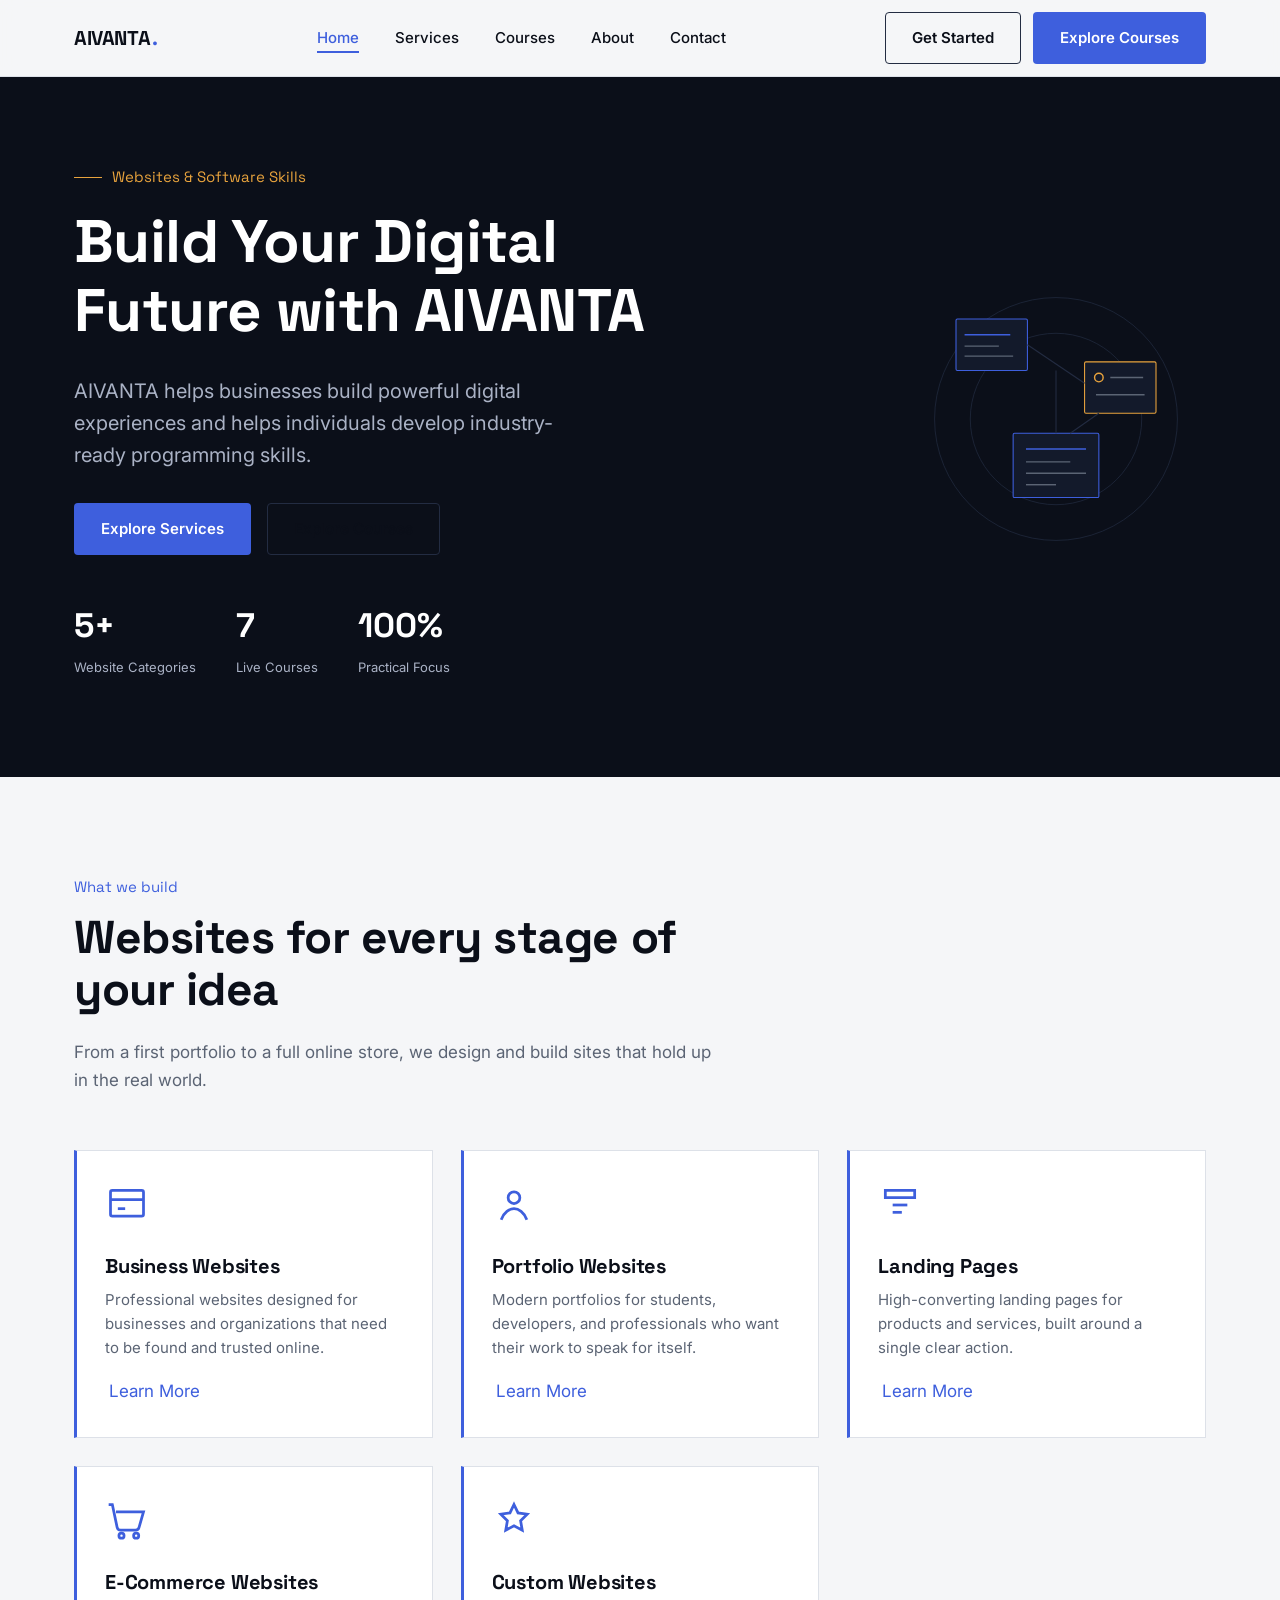
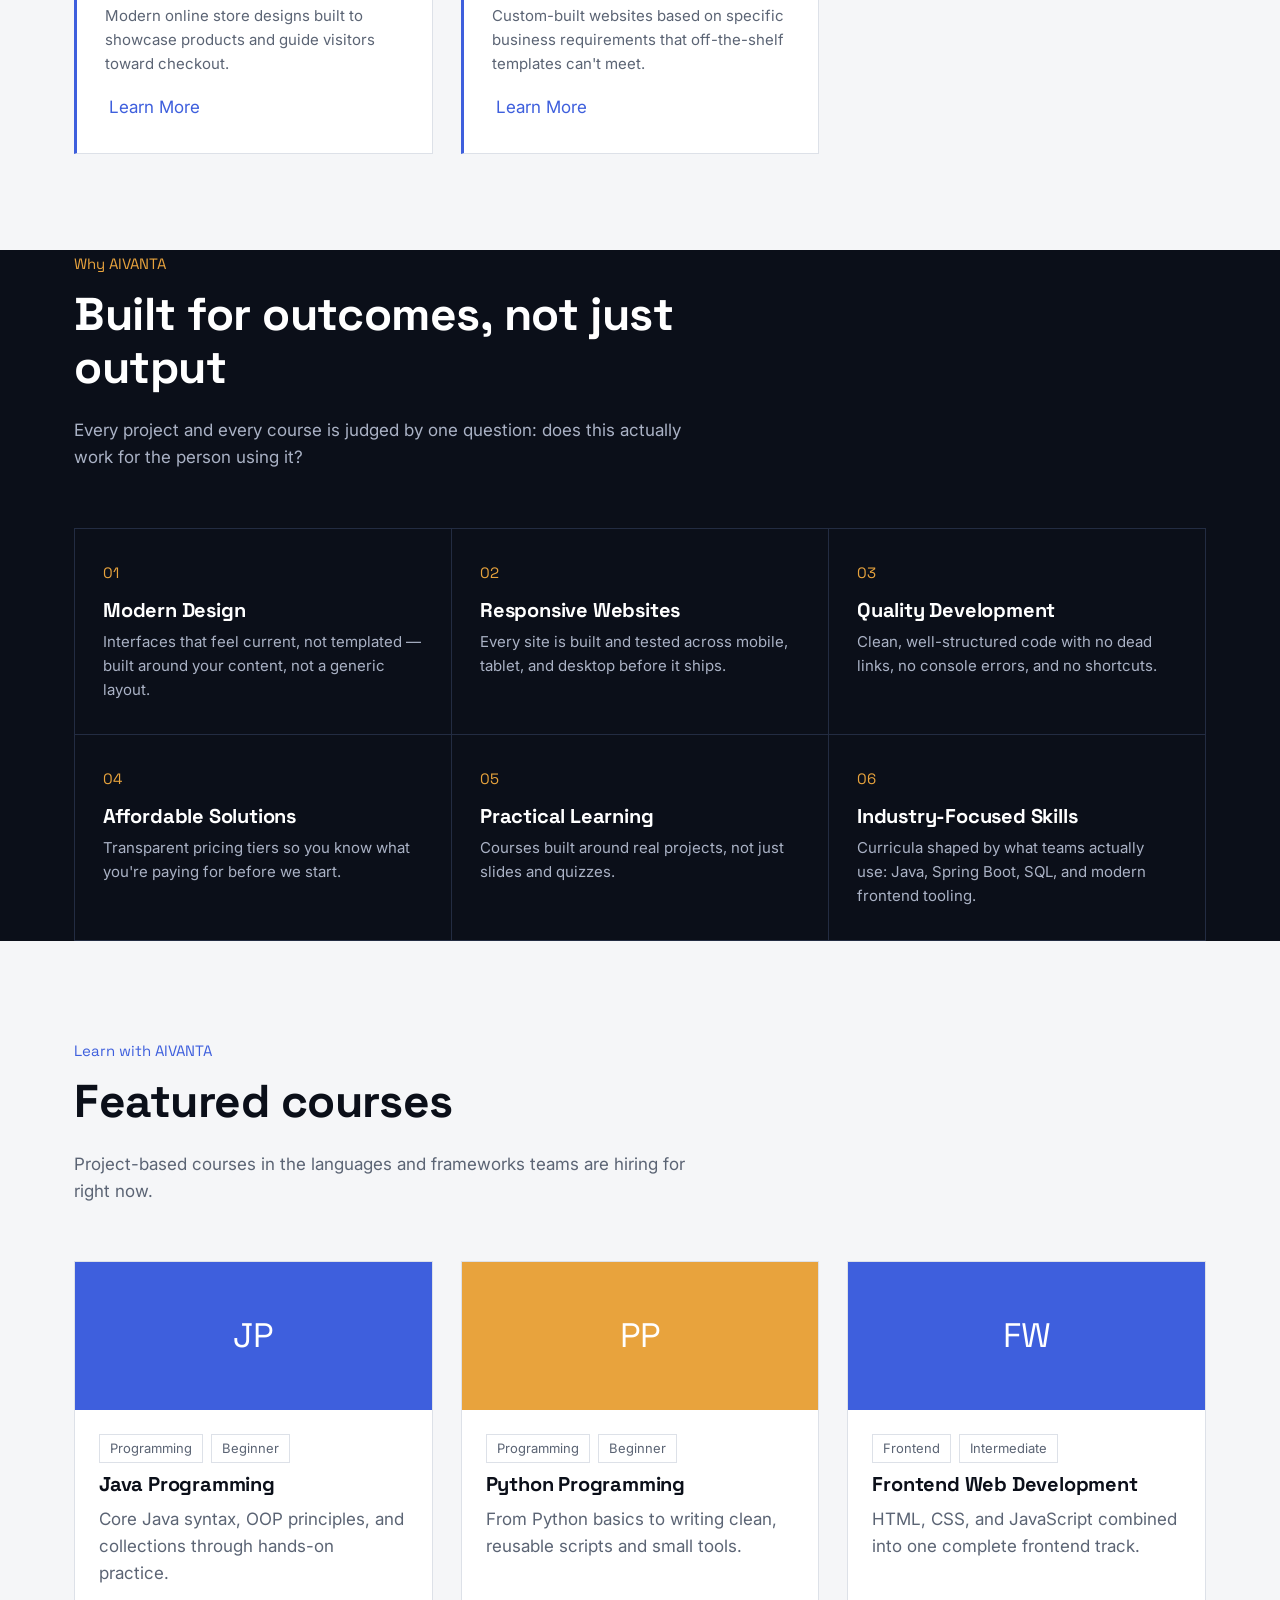
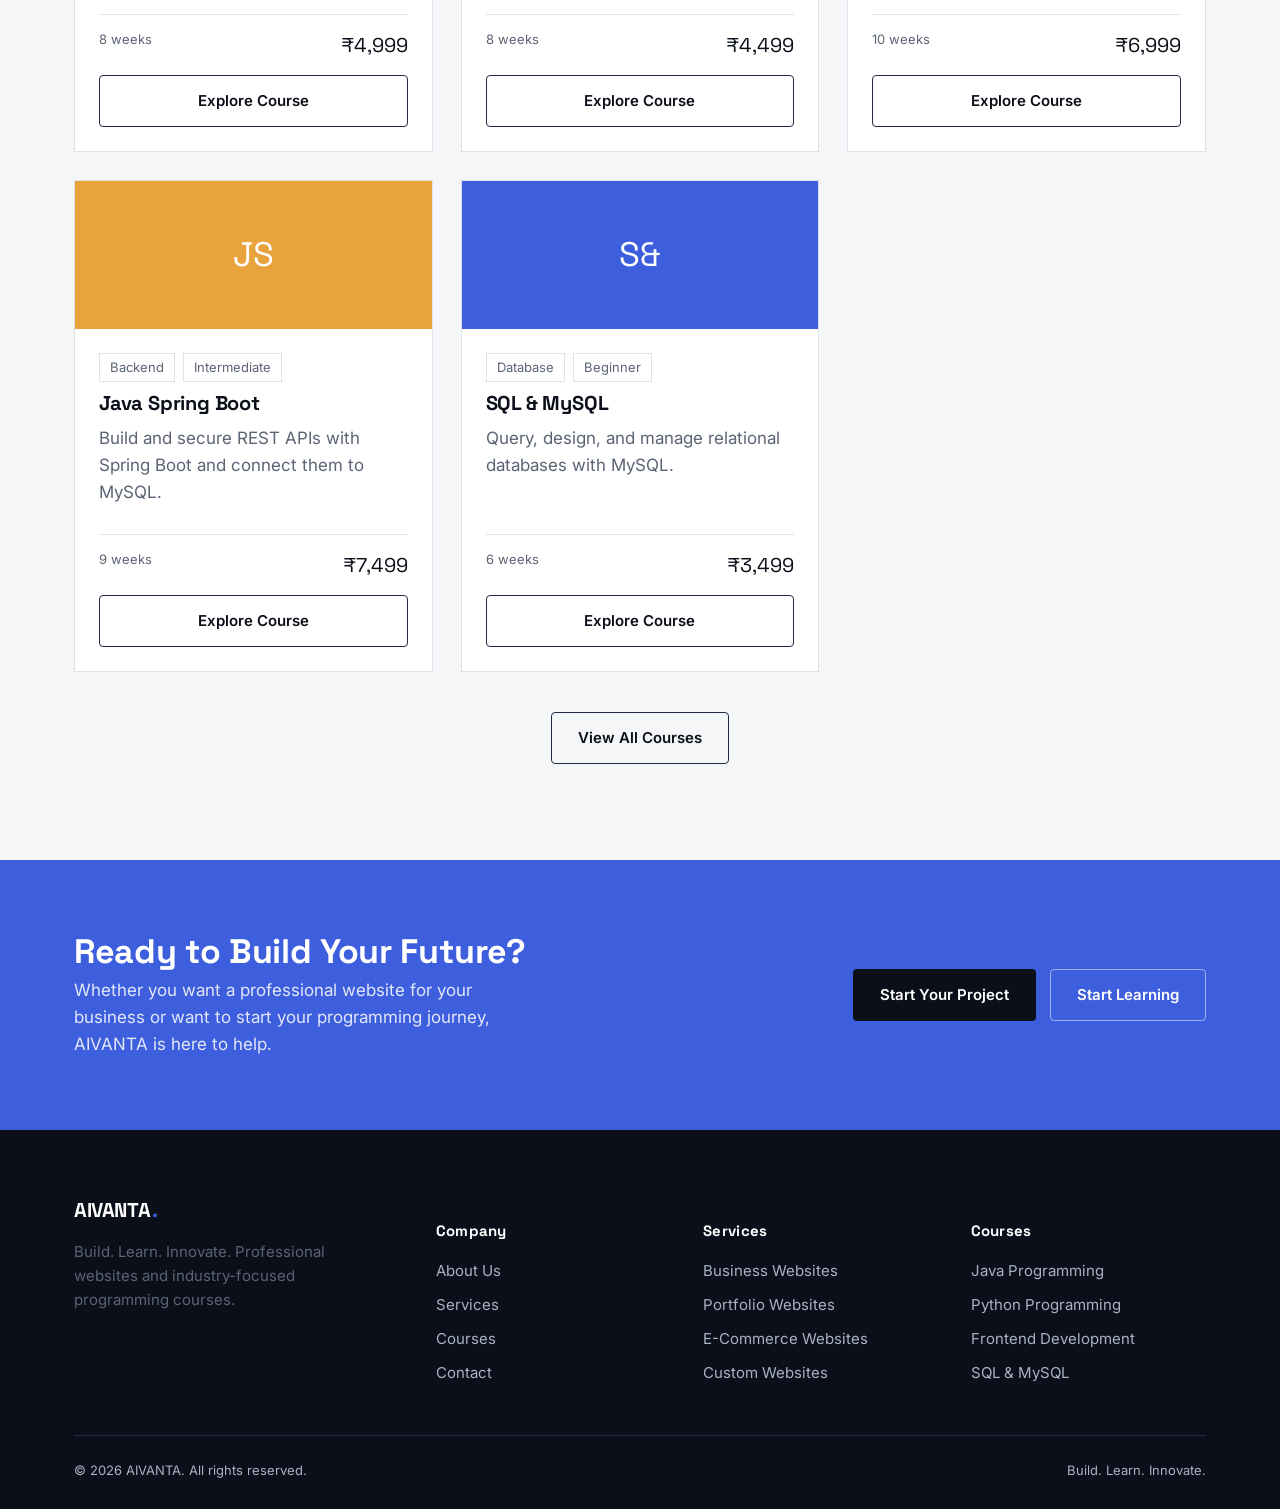
==== index.html @ 542c93f0 "Initial commit: AIVANTA frontend website" ====
<!DOCTYPE html>
<html lang="en">
<head>
  <meta charset="UTF-8" />
  <meta name="viewport" content="width=device-width, initial-scale=1.0" />
  <title>AIVANTA — Build. Learn. Innovate.</title>
  <meta name="description" content="AIVANTA builds professional websites for businesses and individuals, and teaches industry-focused programming courses in Java, Python, frontend development, Spring Boot, and SQL." />
  <meta name="keywords" content="AIVANTA, website development, programming courses, Java, Python, frontend development, Spring Boot, SQL" />
  <link rel="canonical" href="https://aivanta.example.com/" />

  <meta property="og:type" content="website" />
  <meta property="og:title" content="AIVANTA — Build. Learn. Innovate." />
  <meta property="og:description" content="Professional website development and industry-focused programming courses." />
  <meta property="og:url" content="https://aivanta.example.com/" />

  <link rel="preconnect" href="https://fonts.googleapis.com" />
  <link rel="preconnect" href="https://fonts.gstatic.com" crossorigin />
  <link href="https://fonts.googleapis.com/css2?family=Space+Grotesk:wght@500;600;700&family=Inter:wght@400;500;600;700&display=swap" rel="stylesheet" />

  <link rel="stylesheet" href="css/style.css" />
  <link rel="stylesheet" href="css/responsive.css" />
</head>
<body>
  <a class="skip-link" href="#main">Skip to content</a>

  <header class="site-header">
    <nav class="nav container" aria-label="Primary">
      <a href="index.html" class="logo">AIVANTA<span class="dot">.</span></a>
      <ul class="nav-links" id="nav-links">
        <li><a href="index.html" data-page="index.html" class="active">Home</a></li>
        <li><a href="services.html" data-page="services.html">Services</a></li>
        <li><a href="courses.html" data-page="courses.html">Courses</a></li>
        <li><a href="about.html" data-page="about.html">About</a></li>
        <li><a href="contact.html" data-page="contact.html">Contact</a></li>
      </ul>
      <div class="nav-actions">
        <a href="services.html#quote" class="btn btn-outline">Get Started</a>
        <a href="courses.html" class="btn btn-primary">Explore Courses</a>
      </div>
      <button class="nav-toggle" aria-label="Toggle navigation menu" aria-expanded="false" aria-controls="nav-links">
        <span></span><span></span><span></span>
      </button>
    </nav>
  </header>

  <main id="main">
    <!-- HERO -->
    <section class="hero">
      <div class="container hero-grid">
        <div>
          <span class="eyebrow">Websites &amp; Software Skills</span>
          <h1>Build Your Digital Future with AIVANTA</h1>
          <p class="lead">AIVANTA helps businesses build powerful digital experiences and helps individuals develop industry-ready programming skills.</p>
          <div class="hero-actions">
            <a href="services.html" class="btn btn-primary">Explore Services</a>
            <a href="courses.html" class="btn btn-outline">Explore Courses</a>
          </div>
          <div class="hero-stats">
            <div><strong>5+</strong><span>Website Categories</span></div>
            <div><strong>7</strong><span>Live Courses</span></div>
            <div><strong>100%</strong><span>Practical Focus</span></div>
          </div>
        </div>
        <div class="hero-visual" aria-hidden="true">
          <svg viewBox="0 0 420 420" fill="none" xmlns="http://www.w3.org/2000/svg">
            <circle cx="210" cy="210" r="170" stroke="#232c42" stroke-width="1"/>
            <circle cx="210" cy="210" r="120" stroke="#232c42" stroke-width="1"/>
            <g>
              <rect x="70" y="70" width="100" height="72" rx="2" fill="#131a2b" stroke="#3e5fdd" stroke-width="1.5"/>
              <line x1="82" y1="92" x2="146" y2="92" stroke="#3e5fdd" stroke-width="2"/>
              <line x1="82" y1="108" x2="130" y2="108" stroke="#5b6474" stroke-width="2"/>
              <line x1="82" y1="122" x2="150" y2="122" stroke="#5b6474" stroke-width="2"/>
            </g>
            <g>
              <rect x="250" y="130" width="100" height="72" rx="2" fill="#131a2b" stroke="#e8a33d" stroke-width="1.5"/>
              <circle cx="270" cy="152" r="6" stroke="#e8a33d" stroke-width="2"/>
              <line x1="286" y1="152" x2="332" y2="152" stroke="#5b6474" stroke-width="2"/>
              <line x1="266" y1="176" x2="334" y2="176" stroke="#5b6474" stroke-width="2"/>
            </g>
            <g>
              <rect x="150" y="230" width="120" height="90" rx="2" fill="#131a2b" stroke="#3e5fdd" stroke-width="1.5"/>
              <line x1="168" y1="252" x2="252" y2="252" stroke="#3e5fdd" stroke-width="2"/>
              <line x1="168" y1="270" x2="230" y2="270" stroke="#5b6474" stroke-width="2"/>
              <line x1="168" y1="286" x2="252" y2="286" stroke="#5b6474" stroke-width="2"/>
              <line x1="168" y1="302" x2="210" y2="302" stroke="#5b6474" stroke-width="2"/>
            </g>
            <line x1="170" y1="106" x2="250" y2="160" stroke="#232c42" stroke-width="1.5"/>
            <line x1="210" y1="142" x2="210" y2="230" stroke="#232c42" stroke-width="1.5"/>
            <line x1="270" y1="202" x2="230" y2="230" stroke="#232c42" stroke-width="1.5"/>
          </svg>
        </div>
      </div>
    </section>

    <!-- SERVICES -->
    <section class="section" id="services">
      <div class="container">
        <div class="section-head">
          <span class="kicker">What we build</span>
          <h2>Websites for every stage of your idea</h2>
          <p>From a first portfolio to a full online store, we design and build sites that hold up in the real world.</p>
        </div>
        <div class="grid grid-3">
          <article class="card reveal">
            <svg class="icon" viewBox="0 0 24 24" fill="none" stroke="currentColor" stroke-width="1.5"><rect x="3" y="4" width="18" height="14" rx="1"/><path d="M3 9h18"/><path d="M7 14h4"/></svg>
            <h3>Business Websites</h3>
            <p>Professional websites designed for businesses and organizations that need to be found and trusted online.</p>
            <a href="services.html" class="btn-ghost">Learn More</a>
          </article>
          <article class="card reveal">
            <svg class="icon" viewBox="0 0 24 24" fill="none" stroke="currentColor" stroke-width="1.5"><circle cx="12" cy="8" r="3.2"/><path d="M5 20c1.5-4 4.5-6 7-6s5.5 2 7 6"/></svg>
            <h3>Portfolio Websites</h3>
            <p>Modern portfolios for students, developers, and professionals who want their work to speak for itself.</p>
            <a href="services.html" class="btn-ghost">Learn More</a>
          </article>
          <article class="card reveal">
            <svg class="icon" viewBox="0 0 24 24" fill="none" stroke="currentColor" stroke-width="1.5"><path d="M4 4h16v4H4z"/><path d="M8 12h8"/><path d="M8 16h5"/></svg>
            <h3>Landing Pages</h3>
            <p>High-converting landing pages for products and services, built around a single clear action.</p>
            <a href="services.html" class="btn-ghost">Learn More</a>
          </article>
          <article class="card reveal">
            <svg class="icon" viewBox="0 0 24 24" fill="none" stroke="currentColor" stroke-width="1.5"><circle cx="9" cy="20" r="1.4"/><circle cx="17" cy="20" r="1.4"/><path d="M2 3h2l2.6 12.4a2 2 0 0 0 2 1.6h8a2 2 0 0 0 2-1.6L21 7H6"/></svg>
            <h3>E-Commerce Websites</h3>
            <p>Modern online store designs built to showcase products and guide visitors toward checkout.</p>
            <a href="services.html" class="btn-ghost">Learn More</a>
          </article>
          <article class="card reveal">
            <svg class="icon" viewBox="0 0 24 24" fill="none" stroke="currentColor" stroke-width="1.5"><path d="M12 3l2.2 4.6 5 .7-3.6 3.6.9 5.1-4.5-2.4-4.5 2.4.9-5.1L4.8 8.3l5-.7z"/></svg>
            <h3>Custom Websites</h3>
            <p>Custom-built websites based on specific business requirements that off-the-shelf templates can't meet.</p>
            <a href="services.html" class="btn-ghost">Learn More</a>
          </article>
        </div>
      </div>
    </section>

    <!-- WHY CHOOSE AIVANTA -->
    <section class="section--dark">
      <div class="container">
        <div class="section-head">
          <span class="kicker">Why AIVANTA</span>
          <h2 style="color:#fff;">Built for outcomes, not just output</h2>
          <p>Every project and every course is judged by one question: does this actually work for the person using it?</p>
        </div>
      </div>
      <div class="container">
        <div class="feature-row">
          <div class="feature-item reveal">
            <span class="num">01</span>
            <h4>Modern Design</h4>
            <p>Interfaces that feel current, not templated — built around your content, not a generic layout.</p>
          </div>
          <div class="feature-item reveal">
            <span class="num">02</span>
            <h4>Responsive Websites</h4>
            <p>Every site is built and tested across mobile, tablet, and desktop before it ships.</p>
          </div>
          <div class="feature-item reveal">
            <span class="num">03</span>
            <h4>Quality Development</h4>
            <p>Clean, well-structured code with no dead links, no console errors, and no shortcuts.</p>
          </div>
          <div class="feature-item reveal">
            <span class="num">04</span>
            <h4>Affordable Solutions</h4>
            <p>Transparent pricing tiers so you know what you're paying for before we start.</p>
          </div>
          <div class="feature-item reveal">
            <span class="num">05</span>
            <h4>Practical Learning</h4>
            <p>Courses built around real projects, not just slides and quizzes.</p>
          </div>
          <div class="feature-item reveal">
            <span class="num">06</span>
            <h4>Industry-Focused Skills</h4>
            <p>Curricula shaped by what teams actually use: Java, Spring Boot, SQL, and modern frontend tooling.</p>
          </div>
        </div>
      </div>
    </section>

    <!-- FEATURED COURSES -->
    <section class="section" id="courses">
      <div class="container">
        <div class="section-head">
          <span class="kicker">Learn with AIVANTA</span>
          <h2>Featured courses</h2>
          <p>Project-based courses in the languages and frameworks teams are hiring for right now.</p>
        </div>
        <div class="grid grid-3" id="featured-courses">
          <!-- Rendered by js/courses.js -->
        </div>
        <div class="text-center" style="margin-top:40px;">
          <a href="courses.html" class="btn btn-outline">View All Courses</a>
        </div>
      </div>
    </section>

    <!-- CTA -->
    <section class="cta-band">
      <div class="container cta-band-inner">
        <div>
          <h2>Ready to Build Your Future?</h2>
          <p>Whether you want a professional website for your business or want to start your programming journey, AIVANTA is here to help.</p>
        </div>
        <div class="cta-actions">
          <a href="services.html#quote" class="btn btn-primary">Start Your Project</a>
          <a href="courses.html" class="btn btn-outline">Start Learning</a>
        </div>
      </div>
    </section>
  </main>

  <footer class="site-footer">
    <div class="container">
      <div class="footer-grid">
        <div class="footer-brand">
          <a href="index.html" class="logo">AIVANTA<span class="dot">.</span></a>
          <p>Build. Learn. Innovate. Professional websites and industry-focused programming courses.</p>
        </div>
        <div>
          <h5>Company</h5>
          <ul>
            <li><a href="about.html">About Us</a></li>
            <li><a href="services.html">Services</a></li>
            <li><a href="courses.html">Courses</a></li>
            <li><a href="contact.html">Contact</a></li>
          </ul>
        </div>
        <div>
          <h5>Services</h5>
          <ul>
            <li><a href="services.html">Business Websites</a></li>
            <li><a href="services.html">Portfolio Websites</a></li>
            <li><a href="services.html">E-Commerce Websites</a></li>
            <li><a href="services.html">Custom Websites</a></li>
          </ul>
        </div>
        <div>
          <h5>Courses</h5>
          <ul>
            <li><a href="courses.html">Java Programming</a></li>
            <li><a href="courses.html">Python Programming</a></li>
            <li><a href="courses.html">Frontend Development</a></li>
            <li><a href="courses.html">SQL &amp; MySQL</a></li>
          </ul>
        </div>
      </div>
      <div class="footer-bottom">
        <span>&copy; <span id="year"></span> AIVANTA. All rights reserved.</span>
        <span>Build. Learn. Innovate.</span>
      </div>
    </div>
  </footer>

  <button class="back-to-top" aria-label="Back to top">
    <svg width="18" height="18" viewBox="0 0 24 24" fill="none" stroke="currentColor" stroke-width="2"><path d="M12 19V5"/><path d="M5 12l7-7 7 7"/></svg>
  </button>

  <script src="js/main.js"></script>
  <script src="js/courses.js"></script>
  <script src="js/forms.js"></script>
</body>
</html>
---- css/style.css ----
/* ============================================================
   AIVANTA — Core Stylesheet
   Design system: ink/paper duotone, signal-blue + amber accents
   Type: Space Grotesk (display) + Inter (body)
   ============================================================ */

:root {
  /* Color tokens */
  --ink: #0b0f19;
  --ink-soft: #131a2b;
  --ink-line: #232c42;
  --paper: #f5f6f8;
  --paper-dim: #eceef2;
  --paper-line: #dde1e8;
  --signal: #3e5fdd;
  --signal-dim: #2c46ad;
  --amber: #e8a33d;
  --slate: #5b6474;
  --slate-dark: #aab2c5;
  --white: #ffffff;
  --danger: #d84a4a;
  --success: #2f9e6b;

  /* Type */
  --font-display: "Space Grotesk", "Helvetica Neue", Arial, sans-serif;
  --font-body: "Inter", "Helvetica Neue", Arial, sans-serif;

  /* Scale (major third-ish, hand tuned) */
  --fs-100: 0.8125rem;
  --fs-200: 0.9375rem;
  --fs-300: 1.0625rem;
  --fs-400: 1.25rem;
  --fs-500: 1.625rem;
  --fs-600: 2.125rem;
  --fs-700: 2.875rem;
  --fs-800: 3.75rem;

  --radius-sm: 4px;
  --radius-md: 8px;
  --max-w: 1180px;

  --ease: cubic-bezier(0.22, 1, 0.36, 1);
}

/* ---------- Reset ---------- */
*, *::before, *::after { box-sizing: border-box; }
html { scroll-behavior: smooth; }
@media (prefers-reduced-motion: reduce) {
  html { scroll-behavior: auto; }
  *, *::before, *::after { animation-duration: 0.001ms !important; animation-iteration-count: 1 !important; transition-duration: 0.001ms !important; }
}
body {
  margin: 0;
  background: var(--paper);
  color: var(--ink);
  font-family: var(--font-body);
  font-size: var(--fs-300);
  line-height: 1.6;
  -webkit-font-smoothing: antialiased;
}
img { max-width: 100%; display: block; }
a { color: inherit; text-decoration: none; }
ul { margin: 0; padding: 0; list-style: none; }
h1, h2, h3, h4 { font-family: var(--font-display); line-height: 1.15; margin: 0 0 0.5em; letter-spacing: -0.01em; }
p { margin: 0 0 1em; color: var(--slate); }
button { font-family: inherit; cursor: pointer; }
input, textarea, select { font-family: inherit; font-size: inherit; }

:focus-visible {
  outline: 2px solid var(--signal);
  outline-offset: 3px;
}

.container {
  max-width: var(--max-w);
  margin: 0 auto;
  padding: 0 24px;
}

.section {
  padding: 96px 0;
}
.section--tight { padding: 64px 0; }
.section--dark {
  background: var(--ink);
  color: var(--white);
}
.section--dark p { color: var(--slate-dark); }
.section--dim { background: var(--paper-dim); }

.section-head {
  max-width: 640px;
  margin-bottom: 56px;
}
.section-head .kicker {
  display: inline-block;
  font-family: var(--font-display);
  font-size: var(--fs-200);
  color: var(--signal);
  margin-bottom: 12px;
}
.section--dark .section-head .kicker { color: var(--amber); }
.section-head h2 {
  font-size: var(--fs-700);
}
.section-head p { font-size: var(--fs-300); }

/* ---------- Buttons ---------- */
.btn {
  display: inline-flex;
  align-items: center;
  justify-content: center;
  gap: 8px;
  padding: 13px 26px;
  border-radius: var(--radius-sm);
  font-weight: 600;
  font-size: var(--fs-200);
  border: 1px solid transparent;
  transition: transform 0.2s var(--ease), background 0.2s var(--ease), border-color 0.2s var(--ease), color .2s var(--ease);
  white-space: nowrap;
}
.btn:hover { transform: translateY(-2px); }
.btn-primary {
  background: var(--signal);
  color: var(--white);
}
.btn-primary:hover { background: var(--signal-dim); }
.btn-outline {
  background: transparent;
  border-color: var(--ink-line);
  color: var(--ink);
}
.section--dark .btn-outline { border-color: var(--slate-dark); color: var(--white); }
.btn-outline:hover { border-color: var(--signal); color: var(--signal); }
.btn-ghost {
  background: transparent;
  color: var(--signal);
  padding: 8px 4px;
  border-bottom: 1px solid transparent;
  border-radius: 0;
}
.btn-ghost:hover { border-bottom-color: var(--signal); transform: none; }
.btn-block { width: 100%; }
.btn:disabled { opacity: 0.55; cursor: not-allowed; transform: none; }

/* ---------- Header / Nav ---------- */
.site-header {
  position: sticky;
  top: 0;
  z-index: 100;
  background: rgba(245, 246, 248, 0.88);
  backdrop-filter: blur(10px);
  border-bottom: 1px solid var(--paper-line);
}
.nav {
  display: flex;
  align-items: center;
  justify-content: space-between;
  height: 76px;
}
.logo {
  font-family: var(--font-display);
  font-size: var(--fs-400);
  font-weight: 700;
  letter-spacing: -0.02em;
  display: flex;
  align-items: baseline;
  gap: 2px;
}
.logo .dot { color: var(--signal); }
.nav-links {
  display: flex;
  align-items: center;
  gap: 36px;
}
.nav-links a {
  font-size: var(--fs-200);
  font-weight: 500;
  color: var(--ink);
  position: relative;
  padding: 4px 0;
}
.nav-links a::after {
  content: "";
  position: absolute;
  left: 0; right: 100%;
  bottom: -2px;
  height: 2px;
  background: var(--signal);
  transition: right 0.25s var(--ease);
}
.nav-links a:hover::after,
.nav-links a.active::after { right: 0; }
.nav-links a.active { color: var(--signal); }
.nav-actions { display: flex; align-items: center; gap: 12px; }
.nav-toggle {
  display: none;
  flex-direction: column;
  gap: 5px;
  background: none;
  border: none;
  padding: 6px;
}
.nav-toggle span {
  width: 24px; height: 2px; background: var(--ink); transition: transform .25s var(--ease), opacity .25s var(--ease);
}
.nav-toggle.open span:nth-child(1) { transform: translateY(7px) rotate(45deg); }
.nav-toggle.open span:nth-child(2) { opacity: 0; }
.nav-toggle.open span:nth-child(3) { transform: translateY(-7px) rotate(-45deg); }

@media (max-width: 900px) {
  .nav-links { position: fixed; top: 76px; left: 0; right: 0; bottom: 0; background: var(--paper); flex-direction: column; justify-content: flex-start; align-items: flex-start; padding: 32px 24px; gap: 24px; transform: translateX(100%); transition: transform 0.3s var(--ease); overflow-y: auto; }
  .nav-links.open { transform: translateX(0); }
  .nav-links a { font-size: var(--fs-500); }
  .nav-actions .btn-outline { display: none; }
  .nav-toggle { display: flex; }
}

/* ---------- Hero ---------- */
.hero {
  position: relative;
  overflow: hidden;
  padding: 88px 0 96px;
  background: var(--ink);
  color: var(--white);
}
.hero-grid {
  display: grid;
  grid-template-columns: 1.1fr 0.9fr;
  gap: 48px;
  align-items: center;
}
.hero .eyebrow {
  font-family: var(--font-display);
  color: var(--amber);
  font-size: var(--fs-200);
  margin-bottom: 18px;
  display: flex;
  align-items: center;
  gap: 10px;
}
.hero .eyebrow::before {
  content: "";
  width: 28px; height: 1px; background: var(--amber);
}
.hero h1 {
  font-size: var(--fs-800);
  max-width: 620px;
}
.hero p.lead {
  font-size: var(--fs-400);
  color: var(--slate-dark);
  max-width: 500px;
  margin-bottom: 32px;
}
.hero-actions { display: flex; gap: 16px; flex-wrap: wrap; margin-bottom: 44px; }
.hero-stats { display: flex; gap: 40px; }
.hero-stats div strong { display: block; font-family: var(--font-display); font-size: var(--fs-600); }
.hero-stats div span { font-size: var(--fs-100); color: var(--slate-dark); }

.hero-visual {
  position: relative;
  aspect-ratio: 1/1;
  max-width: 460px;
  justify-self: end;
}
.hero-visual svg { width: 100%; height: 100%; }

@media (max-width: 960px) {
  .hero-grid { grid-template-columns: 1fr; }
  .hero-visual { justify-self: center; margin-top: 12px; max-width: 340px; }
  .hero h1 { font-size: var(--fs-700); }
}

/* ---------- Cards ---------- */
.grid {
  display: grid;
  gap: 28px;
}
.grid-3 { grid-template-columns: repeat(3, 1fr); }
.grid-2 { grid-template-columns: repeat(2, 1fr); }
@media (max-width: 900px) { .grid-3, .grid-2 { grid-template-columns: 1fr; } }

.card {
  background: var(--white);
  border: 1px solid var(--paper-line);
  border-left: 3px solid var(--signal);
  padding: 32px 28px;
  transition: border-color .25s var(--ease), transform .25s var(--ease), box-shadow .25s var(--ease);
}
.card:hover {
  transform: translateY(-4px);
  border-left-color: var(--amber);
  box-shadow: 0 18px 40px -24px rgba(11, 15, 25, 0.35);
}
.card .icon {
  width: 44px; height: 44px;
  color: var(--signal);
  margin-bottom: 20px;
}
.card h3 { font-size: var(--fs-400); margin-bottom: 10px; }
.card p { margin-bottom: 18px; font-size: var(--fs-200); }

.feature-row {
  display: grid;
  grid-template-columns: repeat(3, 1fr);
  gap: 1px;
  background: var(--ink-line);
  border: 1px solid var(--ink-line);
}
@media (max-width: 900px) { .feature-row { grid-template-columns: repeat(2, 1fr); } }
@media (max-width: 600px) { .feature-row { grid-template-columns: 1fr; } }
.feature-item {
  background: var(--ink);
  padding: 32px 28px;
}
.feature-item .num { font-family: var(--font-display); color: var(--amber); font-size: var(--fs-200); margin-bottom: 14px; display: block; }
.feature-item h4 { color: var(--white); font-size: var(--fs-400); margin-bottom: 8px; }
.feature-item p { color: var(--slate-dark); font-size: var(--fs-200); margin: 0; }

/* ---------- Course cards ---------- */
.course-card {
  background: var(--white);
  border: 1px solid var(--paper-line);
  display: flex;
  flex-direction: column;
  transition: transform .25s var(--ease), box-shadow .25s var(--ease);
}
.course-card:hover { transform: translateY(-4px); box-shadow: 0 18px 40px -24px rgba(11,15,25,0.35); }
.course-card .thumb {
  height: 148px;
  display: flex;
  align-items: center;
  justify-content: center;
  font-family: var(--font-display);
  font-size: var(--fs-600);
  color: var(--white);
}
.course-card .body { padding: 24px; display: flex; flex-direction: column; gap: 10px; flex: 1; }
.course-card .tag-row { display: flex; gap: 8px; }
.course-card .tag {
  font-size: var(--fs-100);
  padding: 3px 10px;
  border: 1px solid var(--paper-line);
  color: var(--slate);
}
.course-card h3 { font-size: var(--fs-400); margin: 0; }
.course-card .meta { display: flex; justify-content: space-between; font-size: var(--fs-100); color: var(--slate); border-top: 1px solid var(--paper-line); padding-top: 14px; margin-top: auto; }
.course-card .price { font-family: var(--font-display); font-size: var(--fs-400); color: var(--ink); }
.course-card .footer-row { display: flex; align-items: center; justify-content: space-between; gap: 12px; margin-top: 4px; }

.course-filters {
  display: flex;
  flex-wrap: wrap;
  gap: 12px;
  margin-bottom: 36px;
  align-items: center;
  justify-content: space-between;
}
.filter-pills { display: flex; gap: 8px; flex-wrap: wrap; }
.filter-pill {
  background: transparent;
  border: 1px solid var(--paper-line);
  padding: 8px 18px;
  border-radius: 999px;
  font-size: var(--fs-200);
  font-weight: 500;
  transition: all .2s var(--ease);
}
.filter-pill.active, .filter-pill:hover { background: var(--ink); color: var(--white); border-color: var(--ink); }
.search-box {
  position: relative;
  min-width: 260px;
}
.search-box input {
  width: 100%;
  padding: 10px 16px 10px 40px;
  border: 1px solid var(--paper-line);
  border-radius: var(--radius-sm);
  background: var(--white);
}
.search-box svg { position: absolute; left: 12px; top: 50%; transform: translateY(-50%); width: 16px; height: 16px; color: var(--slate); }

.empty-state {
  padding: 64px 24px;
  text-align: center;
  color: var(--slate);
  border: 1px dashed var(--paper-line);
  grid-column: 1 / -1;
}

/* ---------- CTA band ---------- */
.cta-band {
  background: var(--signal);
  color: var(--white);
  padding: 72px 0;
}
.cta-band-inner { display: flex; align-items: center; justify-content: space-between; gap: 32px; flex-wrap: wrap; }
.cta-band h2 { font-size: var(--fs-600); margin-bottom: 6px; }
.cta-band p { color: rgba(255,255,255,0.85); margin: 0; max-width: 460px; }
.cta-band .btn-primary { background: var(--ink); }
.cta-band .btn-primary:hover { background: #000; }
.cta-band .btn-outline { border-color: rgba(255,255,255,0.5); color: var(--white); }
.cta-band .btn-outline:hover { border-color: var(--white); color: var(--white); }
.cta-actions { display: flex; gap: 14px; flex-wrap: wrap; }

/* ---------- Footer ---------- */
.site-footer {
  background: var(--ink);
  color: var(--slate-dark);
  padding: 64px 0 28px;
}
.footer-grid {
  display: grid;
  grid-template-columns: 1.4fr 1fr 1fr 1fr;
  gap: 32px;
  padding-bottom: 40px;
  border-bottom: 1px solid var(--ink-line);
}
@media (max-width: 800px) { .footer-grid { grid-template-columns: 1fr 1fr; } }
.footer-grid h5 { color: var(--white); font-family: var(--font-display); font-size: var(--fs-200); margin-bottom: 16px; letter-spacing: 0.02em; }
.footer-grid li { margin-bottom: 10px; font-size: var(--fs-200); }
.footer-grid a:hover { color: var(--white); }
.footer-brand .logo { color: var(--white); margin-bottom: 14px; }
.footer-brand p { max-width: 280px; font-size: var(--fs-200); }
.footer-bottom { display: flex; justify-content: space-between; align-items: center; padding-top: 24px; font-size: var(--fs-100); flex-wrap: wrap; gap: 12px; }

/* ---------- Breadcrumb / page header ---------- */
.page-hero {
  background: var(--ink);
  color: var(--white);
  padding: 64px 0 56px;
}
.page-hero .kicker { color: var(--amber); font-family: var(--font-display); font-size: var(--fs-200); margin-bottom: 10px; display:block; }
.page-hero h1 { font-size: var(--fs-700); max-width: 700px; }
.page-hero p { color: var(--slate-dark); max-width: 560px; font-size: var(--fs-300); }

/* ---------- Service detail blocks ---------- */
.service-detail {
  display: grid;
  grid-template-columns: 1fr 1fr;
  gap: 56px;
  align-items: start;
  padding: 64px 0;
  border-bottom: 1px solid var(--paper-line);
}
.service-detail:last-child { border-bottom: none; }
.service-detail.reverse .service-copy { order: 2; }
.service-detail .service-visual {
  aspect-ratio: 4/3;
  border: 1px solid var(--paper-line);
  display: flex; align-items: center; justify-content: center;
  font-family: var(--font-display);
  color: var(--slate);
  background: var(--white);
}
.service-copy .service-index { font-family: var(--font-display); color: var(--signal); font-size: var(--fs-200); margin-bottom: 12px; display:block; }
.service-copy h2 { font-size: var(--fs-600); }
.spec-list { display: grid; grid-template-columns: 1fr 1fr; gap: 12px 24px; margin: 24px 0; padding: 20px 0; border-top: 1px solid var(--paper-line); border-bottom: 1px solid var(--paper-line); }
.spec-list div span { display: block; font-size: var(--fs-100); color: var(--slate); }
.spec-list div strong { font-family: var(--font-display); font-size: var(--fs-300); }
.feature-list li { position: relative; padding-left: 22px; margin-bottom: 10px; font-size: var(--fs-200); color: var(--slate); }
.feature-list li::before { content: "—"; position: absolute; left: 0; color: var(--signal); }
@media (max-width: 860px) { .service-detail { grid-template-columns: 1fr; } .service-detail.reverse .service-copy { order: 0; } }

/* ---------- Forms ---------- */
.form-grid { display: grid; grid-template-columns: 1fr 1fr; gap: 20px; }
.form-grid .full { grid-column: 1 / -1; }
@media (max-width: 700px) { .form-grid { grid-template-columns: 1fr; } }
.field { display: flex; flex-direction: column; gap: 6px; }
.field label { font-size: var(--fs-200); font-weight: 600; }
.field .req { color: var(--danger); }
.field input, .field select, .field textarea {
  padding: 12px 14px;
  border: 1px solid var(--paper-line);
  border-radius: var(--radius-sm);
  background: var(--white);
  color: var(--ink);
  transition: border-color .2s var(--ease);
}
.field input:focus, .field select:focus, .field textarea:focus { border-color: var(--signal); }
.field textarea { resize: vertical; min-height: 110px; }
.field.invalid input, .field.invalid textarea, .field.invalid select { border-color: var(--danger); }
.field .error-msg { font-size: var(--fs-100); color: var(--danger); min-height: 16px; }
.form-note { font-size: var(--fs-100); color: var(--slate); margin-top: 8px; }

.form-success {
  display: none;
  align-items: flex-start;
  gap: 14px;
  background: rgba(47, 158, 107, 0.08);
  border: 1px solid var(--success);
  color: var(--success);
  padding: 18px 20px;
  border-radius: var(--radius-sm);
  margin-bottom: 20px;
  font-size: var(--fs-200);
}
.form-success.show { display: flex; }
.form-success svg { flex-shrink: 0; width: 20px; height: 20px; margin-top: 2px; }

/* ---------- Modal ---------- */
.modal-overlay {
  position: fixed; inset: 0;
  background: rgba(11, 15, 25, 0.6);
  display: none;
  align-items: flex-start;
  justify-content: center;
  padding: 48px 20px;
  overflow-y: auto;
  z-index: 200;
}
.modal-overlay.open { display: flex; }
.modal {
  background: var(--paper);
  max-width: 640px;
  width: 100%;
  padding: 40px;
  position: relative;
  border-top: 3px solid var(--signal);
}
.modal-close {
  position: absolute; top: 18px; right: 18px;
  background: none; border: none;
  width: 32px; height: 32px;
  display: flex; align-items: center; justify-content: center;
  color: var(--slate);
}
.modal-close:hover { color: var(--ink); }
.modal h3 { font-size: var(--fs-500); margin-bottom: 4px; }
.modal .modal-sub { color: var(--slate); font-size: var(--fs-200); margin-bottom: 24px; }

/* ---------- Toast ---------- */
.toast {
  position: fixed;
  bottom: 24px; right: 24px;
  background: var(--ink);
  color: var(--white);
  padding: 16px 20px;
  border-radius: var(--radius-sm);
  border-left: 3px solid var(--success);
  display: flex; align-items: center; gap: 12px;
  transform: translateY(120%);
  opacity: 0;
  transition: transform .35s var(--ease), opacity .35s var(--ease);
  z-index: 300;
  max-width: 340px;
  font-size: var(--fs-200);
}
.toast.error { border-left-color: var(--danger); }
.toast.show { transform: translateY(0); opacity: 1; }

/* ---------- Back to top ---------- */
.back-to-top {
  position: fixed;
  bottom: 24px; left: 24px;
  width: 44px; height: 44px;
  background: var(--ink);
  color: var(--white);
  border: none;
  display: flex; align-items: center; justify-content: center;
  opacity: 0; visibility: hidden;
  transform: translateY(8px);
  transition: opacity .25s var(--ease), transform .25s var(--ease), visibility .25s;
  z-index: 90;
}
.back-to-top.show { opacity: 1; visibility: visible; transform: translateY(0); }
.back-to-top:hover { background: var(--signal); }

/* ---------- Reveal on scroll ---------- */
.reveal { opacity: 0; transform: translateY(18px); transition: opacity .6s var(--ease), transform .6s var(--ease); }
.reveal.in-view { opacity: 1; transform: translateY(0); }

/* ---------- Values / About ---------- */
.values-grid { display: grid; grid-template-columns: repeat(5, 1fr); gap: 1px; background: var(--paper-line); border: 1px solid var(--paper-line); }
@media (max-width: 900px) { .values-grid { grid-template-columns: repeat(2, 1fr); } }
.value-item { background: var(--white); padding: 28px 20px; text-align: left; }
.value-item h4 { font-size: var(--fs-300); margin-bottom: 6px; }
.value-item p { font-size: var(--fs-100); margin: 0; }

.story-grid { display: grid; grid-template-columns: repeat(3, 1fr); gap: 32px; }
@media (max-width: 900px) { .story-grid { grid-template-columns: 1fr; } }
.story-card { border-top: 3px solid var(--signal); padding-top: 20px; }
.story-card:nth-child(2) { border-top-color: var(--amber); }
.story-card:nth-child(3) { border-top-color: var(--ink); }
.story-card h3 { font-size: var(--fs-400); }

/* ---------- Team / contact ---------- */
.contact-grid { display: grid; grid-template-columns: 0.9fr 1.1fr; gap: 56px; }
@media (max-width: 900px) { .contact-grid { grid-template-columns: 1fr; } }
.contact-info-item { display: flex; gap: 16px; padding: 20px 0; border-bottom: 1px solid var(--paper-line); }
.contact-info-item .icon { width: 22px; height: 22px; color: var(--signal); flex-shrink: 0; margin-top: 2px; }
.contact-info-item h4 { font-size: var(--fs-300); margin-bottom: 4px; }
.contact-info-item p { margin: 0; font-size: var(--fs-200); }

.map-block {
  margin-top: 24px;
  border: 1px solid var(--paper-line);
  padding: 20px;
  font-size: var(--fs-100);
  color: var(--slate);
}

/* ---------- Course details page ---------- */
.course-detail-layout { display: grid; grid-template-columns: 1.6fr 1fr; gap: 48px; align-items: start; }
@media (max-width: 960px) { .course-detail-layout { grid-template-columns: 1fr; } }
.syllabus-item { border: 1px solid var(--paper-line); padding: 18px 20px; margin-bottom: 12px; }
.syllabus-item .week { font-family: var(--font-display); color: var(--signal); font-size: var(--fs-100); display: block; margin-bottom: 4px; }
.skill-chip-row { display: flex; flex-wrap: wrap; gap: 8px; }
.skill-chip { background: var(--paper-dim); border: 1px solid var(--paper-line); padding: 6px 14px; font-size: var(--fs-100); border-radius: 999px; }
.enroll-card { border: 1px solid var(--paper-line); padding: 28px; position: sticky; top: 100px; background: var(--white); }
.enroll-card .price-big { font-family: var(--font-display); font-size: var(--fs-700); margin-bottom: 2px; }
.enroll-card .meta-list { list-style: none; padding: 0; margin: 20px 0; }
.enroll-card .meta-list li { display: flex; justify-content: space-between; padding: 10px 0; border-bottom: 1px solid var(--paper-line); font-size: var(--fs-200); }

/* Utility */
.text-center { text-align: center; }
.mt-0 { margin-top: 0; }
.hidden { display: none !important; }
.skip-link {
  position: absolute; left: -999px; top: 0;
  background: var(--ink); color: var(--white); padding: 12px 20px; z-index: 999;
}
.skip-link:focus { left: 12px; top: 12px; }
---- css/responsive.css ----
/* ============================================================
   AIVANTA — Responsive Overrides
   Loaded after style.css. Covers tablet/mobile refinements
   that don't fit cleanly as inline media queries in style.css.
   ============================================================ */

/* Large tablets / small laptops */
@media (max-width: 1080px) {
  :root {
    --fs-800: 3.1rem;
    --fs-700: 2.4rem;
  }
  .container { padding: 0 20px; }
  .section { padding: 72px 0; }
}

/* Tablets */
@media (max-width: 760px) {
  .nav { height: 68px; }
  .section { padding: 56px 0; }
  .section--tight { padding: 44px 0; }
  .section-head { margin-bottom: 36px; }
  .hero { padding: 56px 0 64px; }
  .hero-stats { gap: 24px; flex-wrap: wrap; }
  .cta-band-inner { flex-direction: column; align-items: flex-start; text-align: left; }
  .footer-bottom { flex-direction: column; align-items: flex-start; }
  .values-grid { grid-template-columns: 1fr; }
  .enroll-card { position: static; }
}

/* Phones */
@media (max-width: 480px) {
  :root {
    --fs-800: 2.4rem;
    --fs-700: 1.9rem;
    --fs-600: 1.6rem;
  }
  .container { padding: 0 16px; }
  .btn { width: 100%; }
  .hero-actions .btn { width: auto; }
  .hero-actions { flex-direction: column; align-items: stretch; }
  .hero-actions .btn { width: 100%; }
  .card, .course-card .body, .modal { padding-left: 20px; padding-right: 20px; }
  .modal { padding: 28px 20px; }
  .form-grid { gap: 16px; }
  .course-filters { flex-direction: column; align-items: stretch; }
  .search-box { min-width: 0; width: 100%; }
  .filter-pills { justify-content: flex-start; }
  .back-to-top { width: 40px; height: 40px; bottom: 16px; left: 16px; }
  .toast { right: 16px; left: 16px; bottom: 16px; max-width: none; }
}

/* Print — quietly usable if someone prints a course page */
@media print {
  .site-header, .site-footer, .back-to-top, .modal-overlay, .toast, .cta-band { display: none !important; }
  body { background: #fff; color: #000; }
}
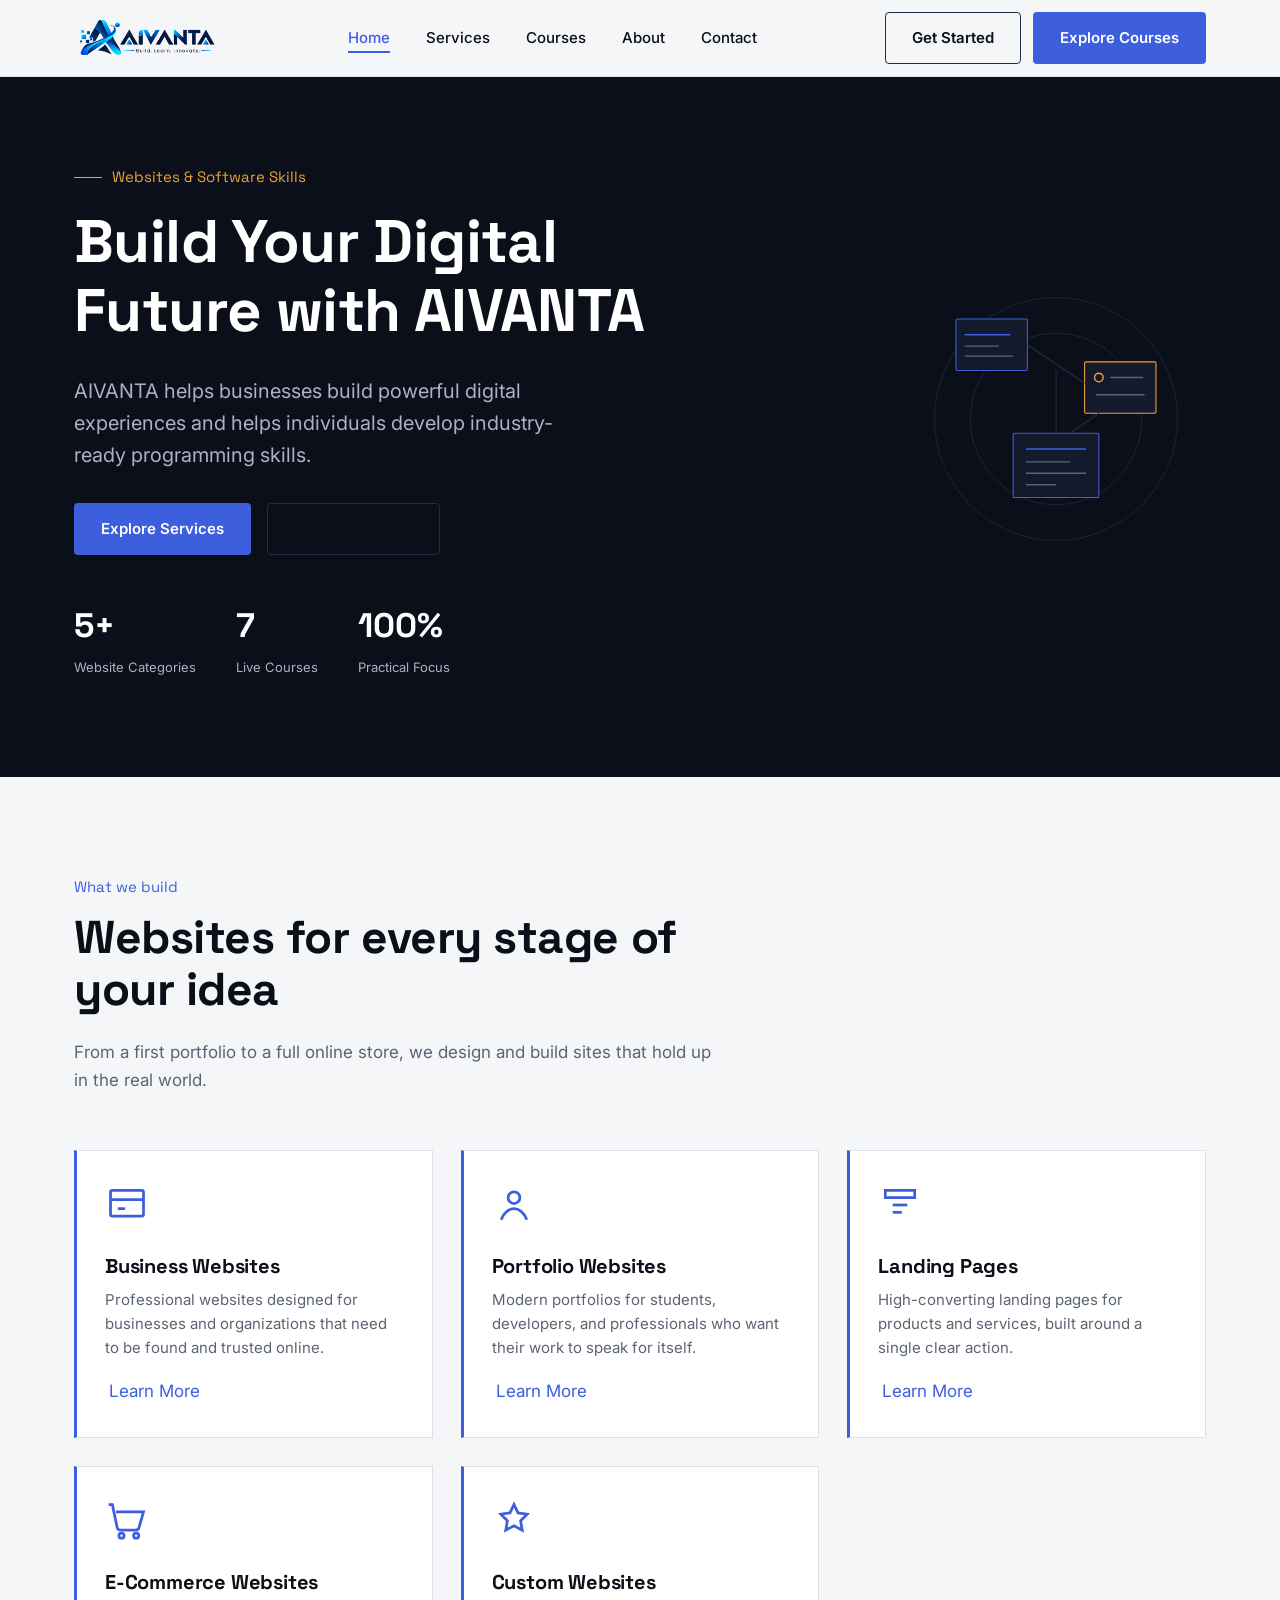
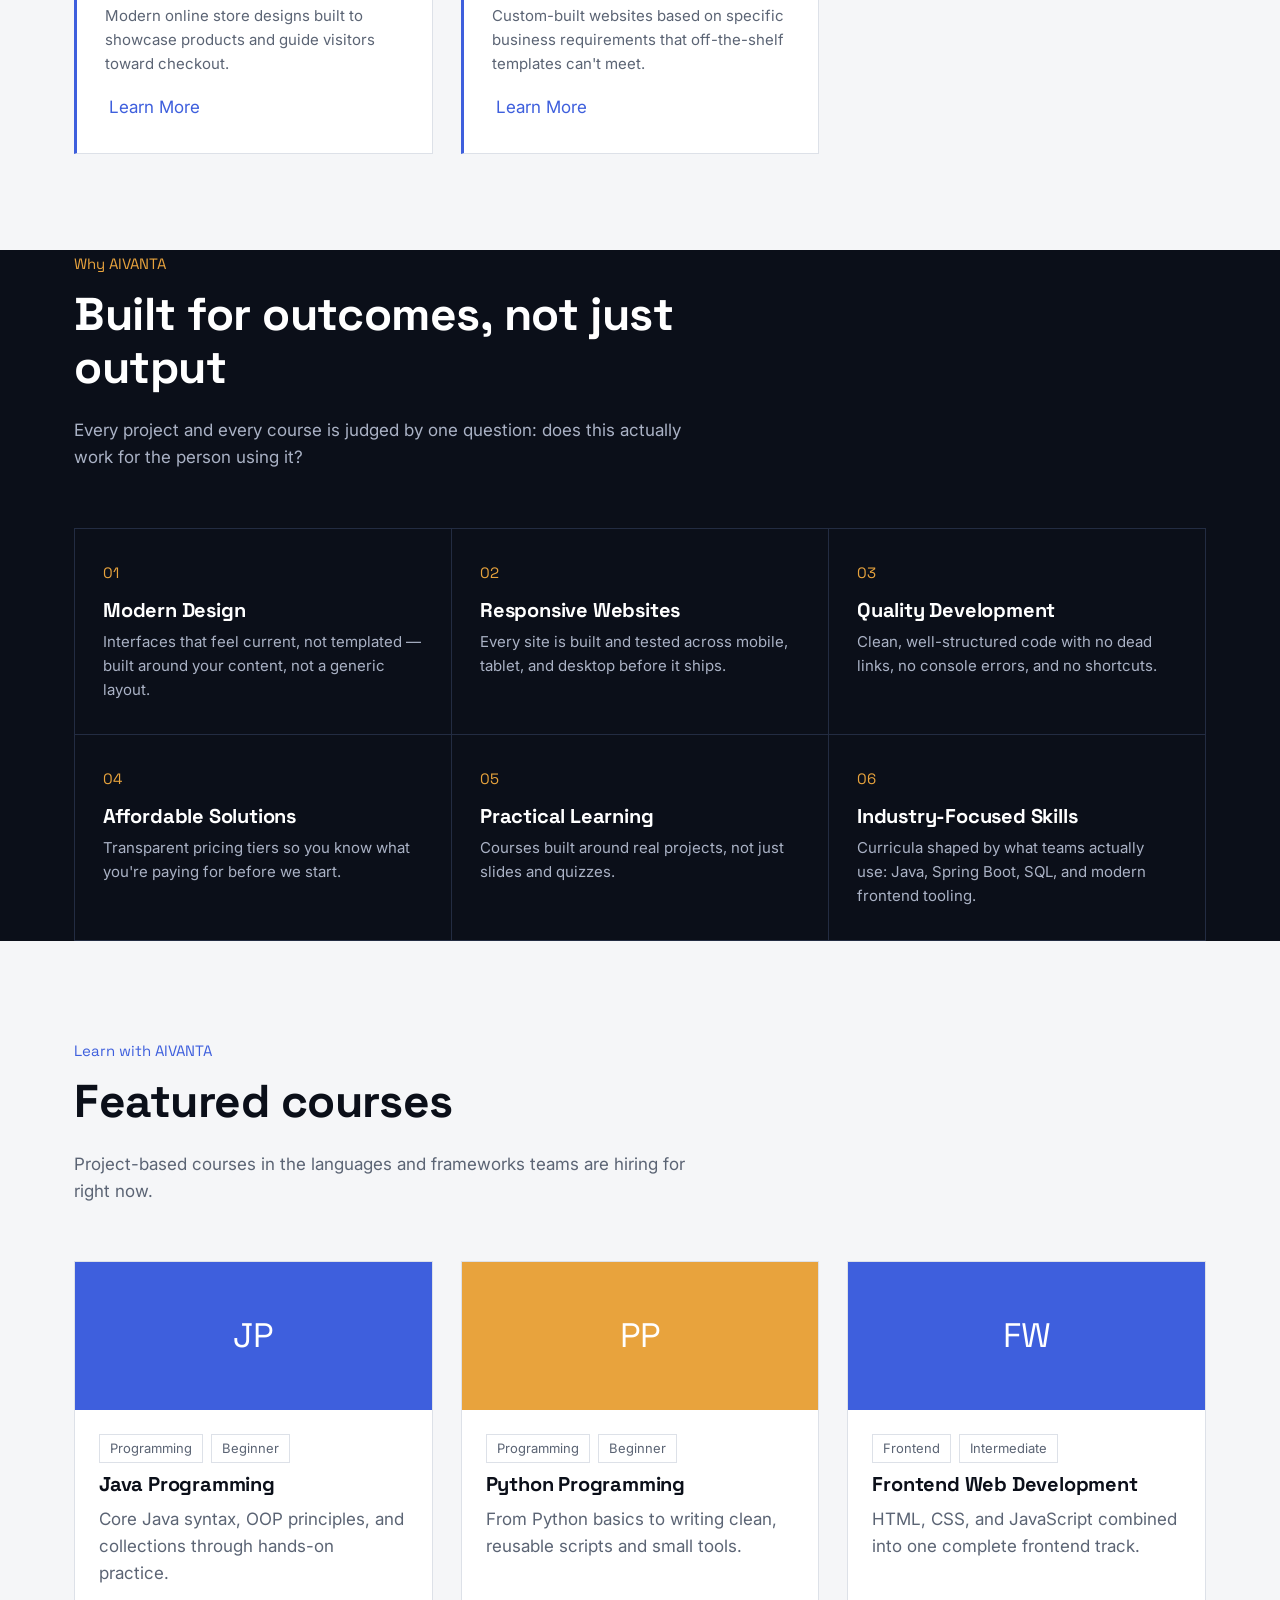
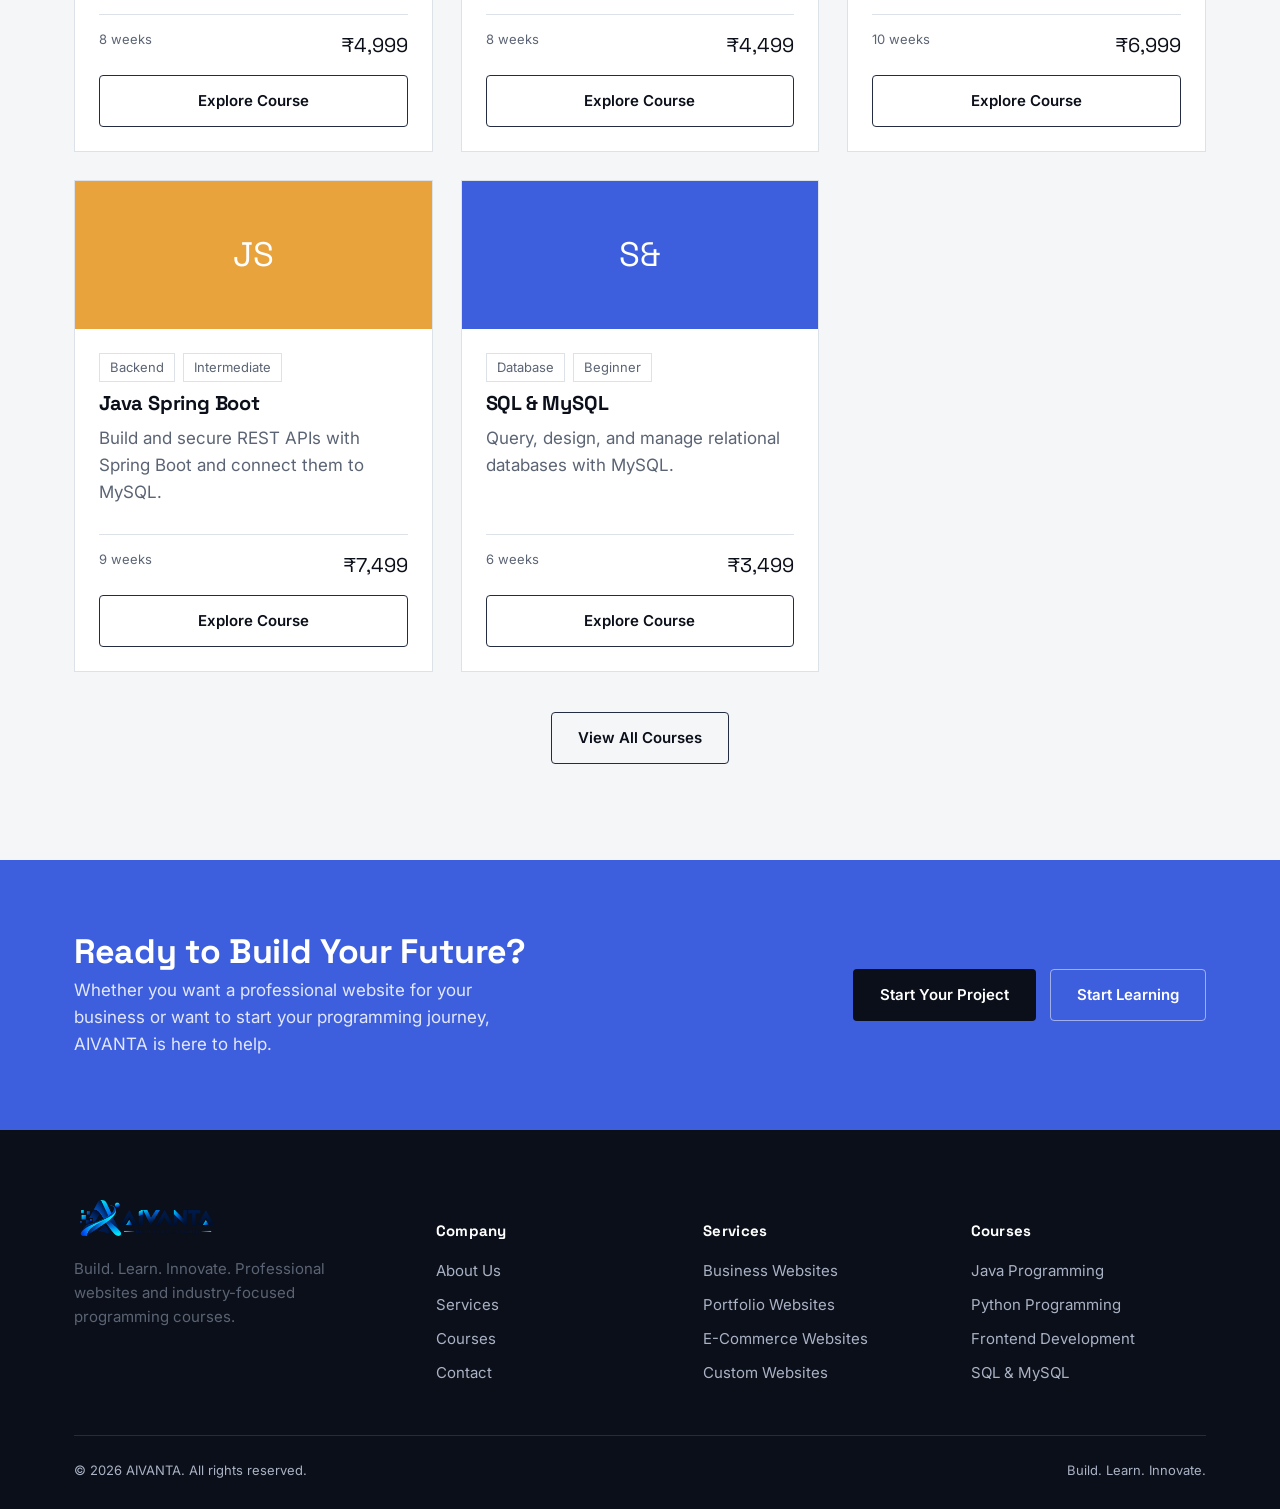
==== commit 18ed5cbf: "Update AIVANTA logo and website" ====
--- a/index.html
+++ b/index.html
@@ -4,6 +4,7 @@
   <meta charset="UTF-8" />
   <meta name="viewport" content="width=device-width, initial-scale=1.0" />
   <title>AIVANTA — Build. Learn. Innovate.</title>
+  <link rel="icon" type="image/png" href="images/aivanta-logo.png">
   <meta name="description" content="AIVANTA builds professional websites for businesses and individuals, and teaches industry-focused programming courses in Java, Python, frontend development, Spring Boot, and SQL." />
   <meta name="keywords" content="AIVANTA, website development, programming courses, Java, Python, frontend development, Spring Boot, SQL" />
   <link rel="canonical" href="https://aivanta.example.com/" />
@@ -25,7 +26,9 @@
 
   <header class="site-header">
     <nav class="nav container" aria-label="Primary">
-      <a href="index.html" class="logo">AIVANTA<span class="dot">.</span></a>
+      <a href="index.html" class="logo" aria-label="AIVANTA Home">
+    <img src="images/aivanta-logo.png" alt="AIVANTA Logo">
+</a>
       <ul class="nav-links" id="nav-links">
         <li><a href="index.html" data-page="index.html" class="active">Home</a></li>
         <li><a href="services.html" data-page="services.html">Services</a></li>
@@ -216,7 +219,9 @@
     <div class="container">
       <div class="footer-grid">
         <div class="footer-brand">
-          <a href="index.html" class="logo">AIVANTA<span class="dot">.</span></a>
+         <a href="index.html" class="logo" aria-label="AIVANTA Home">
+    <img src="images/aivanta-logo.png" alt="AIVANTA Logo">
+</a>
           <p>Build. Learn. Innovate. Professional websites and industry-focused programming courses.</p>
         </div>
         <div>
--- a/css/style.css
+++ b/css/style.css
@@ -158,14 +158,40 @@
   justify-content: space-between;
   height: 76px;
 }
+/* ==============================
+   AIVANTA LOGO
+================================= */
+
 .logo {
-  font-family: var(--font-display);
-  font-size: var(--fs-400);
-  font-weight: 700;
-  letter-spacing: -0.02em;
-  display: flex;
-  align-items: baseline;
-  gap: 2px;
+    display: inline-flex;
+    align-items: center;
+    text-decoration: none;
+    line-height: 0;
+    flex-shrink: 0;
+}
+
+.logo img {
+    width: 145px;
+    height: auto;
+    display: block;
+    object-fit: contain;
+}
+
+.logo:hover {
+    opacity: 0.9;
+    text-decoration: none;
+}
+
+/* ==============================
+   MOBILE LOGO
+================================= */
+
+@media (max-width: 600px) {
+
+    .logo img {
+        width: 115px;
+    }
+
 }
 .logo .dot { color: var(--signal); }
 .nav-links {
